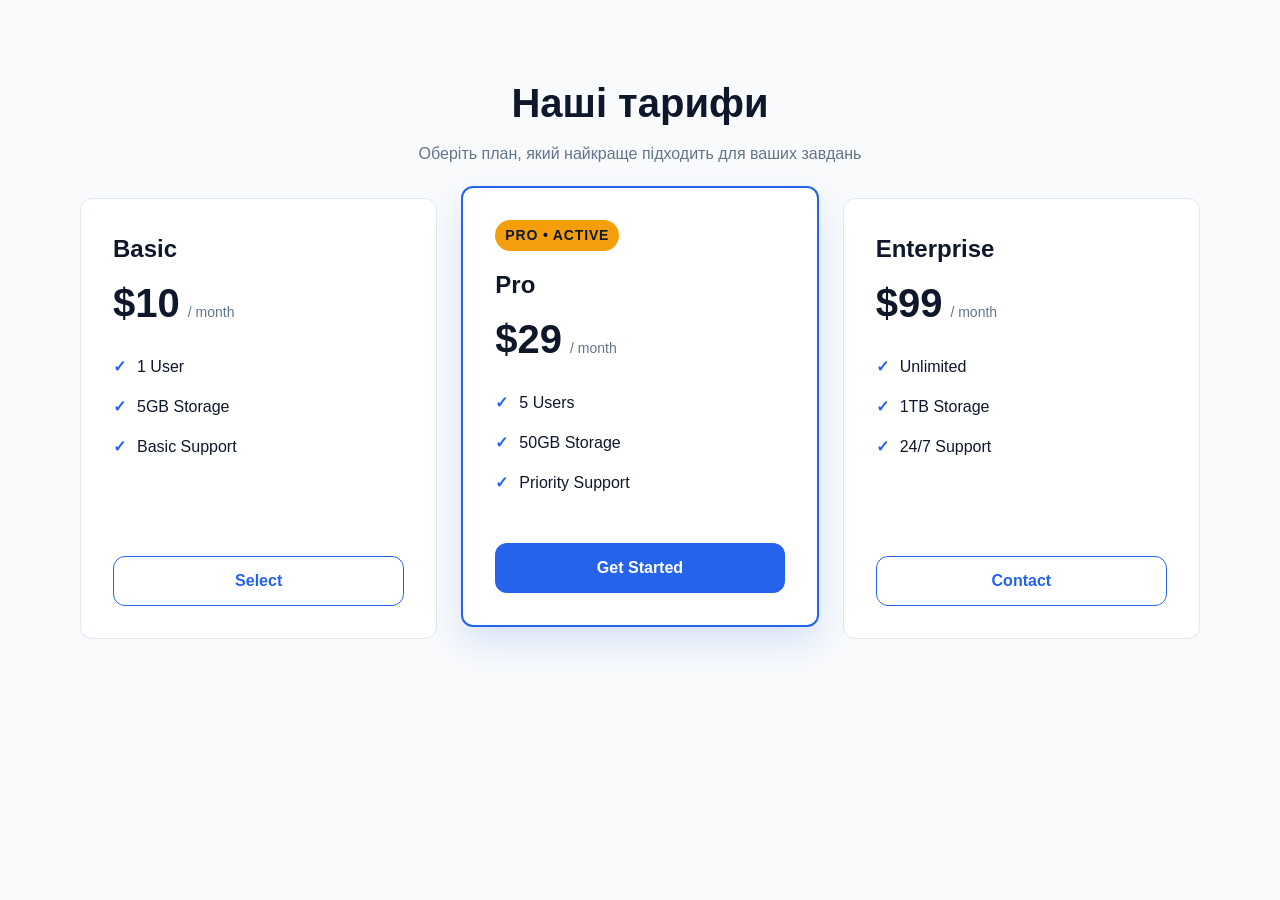
==== lab.2/index.html @ e9d931d0 "Add Lab 2 pricing section" ====
<!doctype html>
<html lang="uk">
  <head>
    <meta charset="UTF-8" />
    <meta name="viewport" content="width=device-width, initial-scale=1.0" />
    <meta name="description" content="Секція тарифних планів: Basic, Pro та Enterprise." />
    <title>Наші тарифи</title>
    <link rel="stylesheet" href="css/styles.css" />
  </head>
  <body>
    <main>
      <section class="pricing" id="pricing" aria-labelledby="pricing-title">
        <div class="container">
          <header class="pricing__header">
            <h1 id="pricing-title">Наші тарифи</h1>
            <p>Оберіть план, який найкраще підходить для ваших завдань</p>
          </header>

          <div class="pricing__grid">
            <article class="pricing-card">
              <h2>Basic</h2>
              <p class="pricing-card__price"><span>$10</span> / month</p>
              <ul class="pricing-card__features">
                <li>1 User</li>
                <li>5GB Storage</li>
                <li>Basic Support</li>
              </ul>
              <a class="btn btn--secondary" href="#pricing">Select</a>
            </article>

            <article class="pricing-card pricing-card--featured" aria-label="Pro, активний тариф">
              <p class="pricing-card__badge">PRO &bull; ACTIVE</p>
              <h2>Pro</h2>
              <p class="pricing-card__price"><span>$29</span> / month</p>
              <ul class="pricing-card__features">
                <li>5 Users</li>
                <li>50GB Storage</li>
                <li>Priority Support</li>
              </ul>
              <a class="btn btn--primary" href="#pricing">Get Started</a>
            </article>

            <article class="pricing-card">
              <h2>Enterprise</h2>
              <p class="pricing-card__price"><span>$99</span> / month</p>
              <ul class="pricing-card__features">
                <li>Unlimited</li>
                <li>1TB Storage</li>
                <li>24/7 Support</li>
              </ul>
              <a class="btn btn--secondary" href="#pricing">Contact</a>
            </article>
          </div>
        </div>
      </section>
    </main>
  </body>
</html>
---- lab.2/css/styles.css ----
:root {
  --color-primary: #2563eb;
  --color-primary-hover: #1d4ed8;
  --color-surface: #ffffff;
  --color-background: #f8fafc;
  --color-text-main: #0f172a;
  --color-text-muted: #64748b;
  --color-border: #e2e8f0;
  --color-accent: #f59e0b;

  --font-family-base: "Inter", Arial, sans-serif;
  --font-size-base: 16px;
  --font-size-h1: 2.5rem;
  --font-size-h2: 1.5rem;
  --font-size-small: 0.875rem;

  --spacing-sm: 8px;
  --spacing-md: 16px;
  --spacing-lg: 24px;
  --spacing-xl: 32px;
  --border-radius: 12px;
}

* {
  box-sizing: border-box;
}

body {
  margin: 0;
  background-color: var(--color-background);
  color: var(--color-text-main);
  font-family: var(--font-family-base);
  font-size: var(--font-size-base);
  line-height: 1.5;
}

.pricing {
  padding: 80px var(--spacing-lg);
}

.container {
  margin: 0 auto;
  max-width: 1120px;
}

.pricing__header {
  margin: 0 auto var(--spacing-xl);
  max-width: 620px;
  text-align: center;
}

.pricing__header h1,
.pricing-card h2,
.pricing-card__price {
  margin-top: 0;
}

.pricing__header h1 {
  font-size: var(--font-size-h1);
  line-height: 1.15;
  margin-bottom: var(--spacing-md);
}

.pricing__header p {
  color: var(--color-text-muted);
  margin-bottom: 0;
}

.pricing__grid {
  align-items: stretch;
  display: grid;
  gap: var(--spacing-lg);
  grid-template-columns: repeat(3, minmax(0, 1fr));
}

.pricing-card {
  background-color: var(--color-surface);
  border: 1px solid var(--color-border);
  border-radius: var(--border-radius);
  display: flex;
  flex-direction: column;
  min-height: 388px;
  padding: var(--spacing-xl);
}

.pricing-card h2 {
  font-size: var(--font-size-h2);
  margin-bottom: var(--spacing-md);
}

.pricing-card__price {
  align-items: baseline;
  color: var(--color-text-muted);
  display: flex;
  font-size: var(--font-size-small);
  gap: var(--spacing-sm);
  margin-bottom: var(--spacing-xl);
}

.pricing-card__price span {
  color: var(--color-text-main);
  font-size: 2.5rem;
  font-weight: 700;
  line-height: 1;
}

.pricing-card__features {
  list-style: none;
  margin: 0 0 var(--spacing-xl);
  padding: 0;
}

.pricing-card__features li {
  margin-bottom: var(--spacing-md);
  padding-left: var(--spacing-lg);
  position: relative;
}

.pricing-card__features li::before {
  color: var(--color-primary);
  content: "\2713";
  font-weight: 700;
  left: 0;
  position: absolute;
}

.btn {
  border: 1px solid transparent;
  border-radius: var(--border-radius);
  font-weight: 600;
  margin-top: auto;
  padding: 12px var(--spacing-lg);
  text-align: center;
  text-decoration: none;
  transition: background-color 160ms ease, border-color 160ms ease, color 160ms ease;
}

.btn--primary {
  background-color: var(--color-primary);
  color: var(--color-surface);
}

.btn--primary:hover,
.btn--primary:focus-visible {
  background-color: var(--color-primary-hover);
}

.btn--secondary {
  border-color: var(--color-primary);
  color: var(--color-primary);
}

.btn--secondary:hover,
.btn--secondary:focus-visible {
  background-color: var(--color-primary);
  color: var(--color-surface);
}

.pricing-card--featured {
  border: 2px solid var(--color-primary);
  box-shadow: 0 16px 32px rgba(37, 99, 235, 0.15);
  position: relative;
  transform: translateY(-12px);
}

.pricing-card__badge {
  background-color: var(--color-accent);
  border-radius: 999px;
  color: var(--color-text-main);
  font-size: var(--font-size-small);
  font-weight: 700;
  letter-spacing: 0.06em;
  margin: 0 0 var(--spacing-md);
  padding: 5px 10px;
  width: fit-content;
}

.btn:focus-visible {
  outline: 3px solid var(--color-accent);
  outline-offset: 3px;
}

@media (max-width: 767px) {
  .pricing {
    padding: 56px var(--spacing-md);
  }

  .pricing__grid {
    grid-template-columns: 1fr;
  }

  .pricing-card--featured {
    transform: none;
  }
}

@media (max-width: 420px) {
  .pricing__header h1 {
    font-size: 2rem;
  }

  .pricing-card {
    padding: var(--spacing-lg);
  }
}
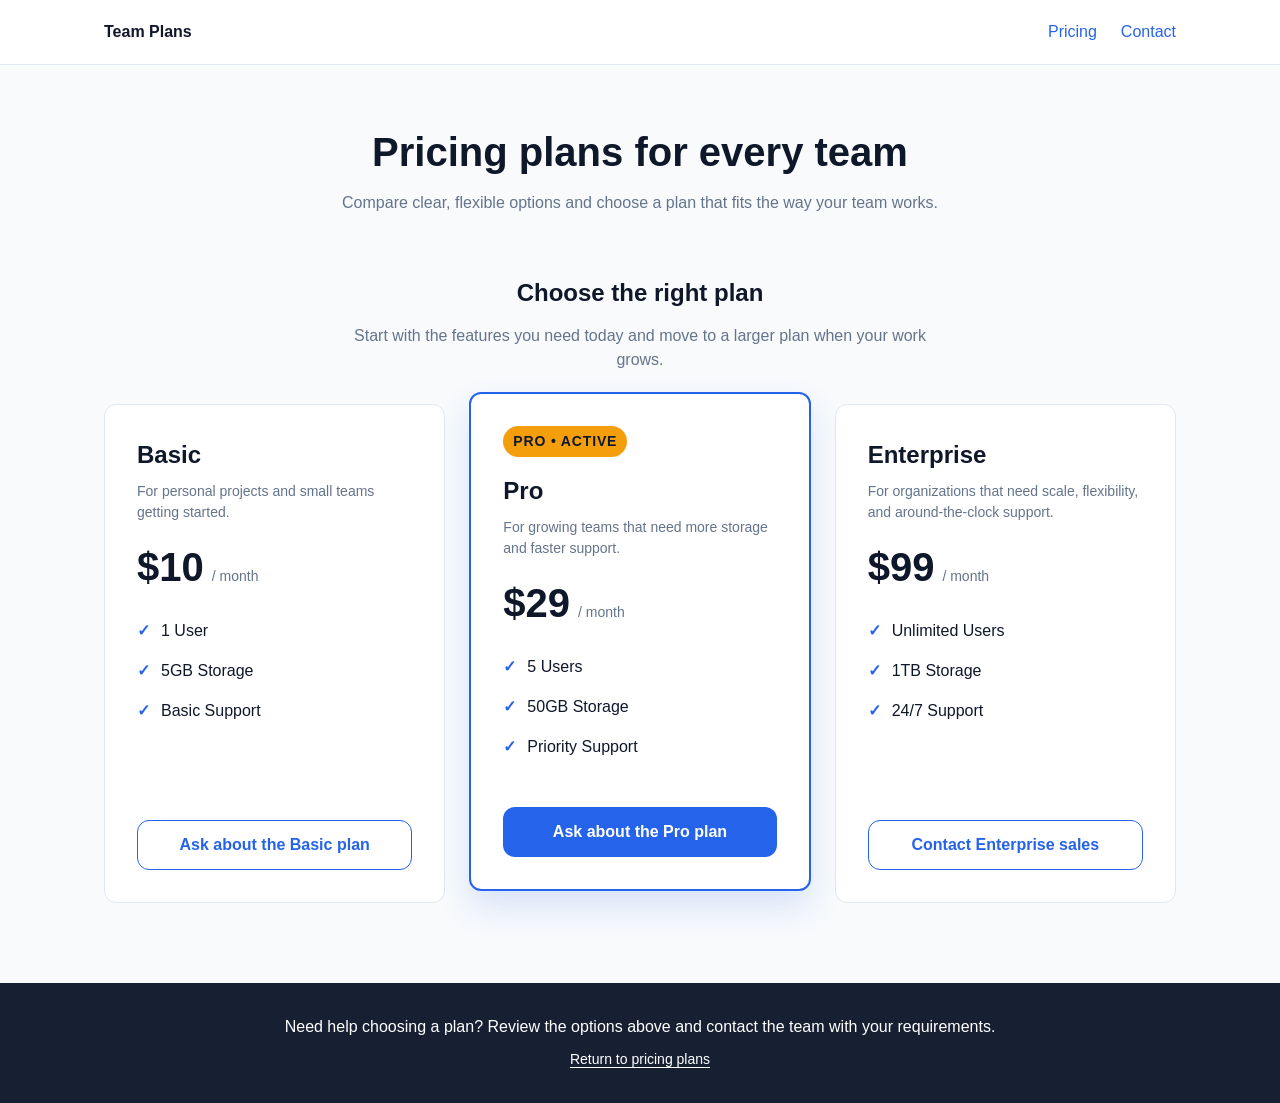
==== commit 225a19a0: "Refactor Lab 2 page for semantic HTML and SEO" ====
--- a/lab.2/index.html
+++ b/lab.2/index.html
@@ -1,58 +1,91 @@
 <!doctype html>
-<html lang="uk">
+<html lang="en">
   <head>
     <meta charset="UTF-8" />
     <meta name="viewport" content="width=device-width, initial-scale=1.0" />
-    <meta name="description" content="Секція тарифних планів: Basic, Pro та Enterprise." />
-    <title>Наші тарифи</title>
+    <meta
+      name="description"
+      content="Compare Basic, Pro, and Enterprise pricing plans to find the right option for your team."
+    />
+    <link rel="canonical" href="https://kornik214.github.io/Web_3_1-Matsevych/lab.2/" />
+    <title>Pricing Plans for Teams | Basic, Pro and Enterprise</title>
     <link rel="stylesheet" href="css/styles.css" />
   </head>
   <body>
-    <main>
+    <header class="site-header">
+      <div class="container site-header__content">
+        <a class="site-brand" href="#main-content">Team Plans</a>
+        <nav aria-label="Primary navigation">
+          <ul class="site-nav">
+            <li><a href="#pricing">Pricing</a></li>
+            <li><a href="#contact">Contact</a></li>
+          </ul>
+        </nav>
+      </div>
+    </header>
+
+    <main id="main-content">
+      <section class="pricing-hero" aria-labelledby="page-title">
+        <div class="container">
+          <h1 id="page-title">Pricing plans for every team</h1>
+          <p>Compare clear, flexible options and choose a plan that fits the way your team works.</p>
+        </div>
+      </section>
+
       <section class="pricing" id="pricing" aria-labelledby="pricing-title">
         <div class="container">
           <header class="pricing__header">
-            <h1 id="pricing-title">Наші тарифи</h1>
-            <p>Оберіть план, який найкраще підходить для ваших завдань</p>
+            <h2 id="pricing-title">Choose the right plan</h2>
+            <p>Start with the features you need today and move to a larger plan when your work grows.</p>
           </header>
 
           <div class="pricing__grid">
-            <article class="pricing-card">
-              <h2>Basic</h2>
+            <article class="pricing-card" id="basic-plan">
+              <h3>Basic</h3>
+              <p class="pricing-card__summary">For personal projects and small teams getting started.</p>
               <p class="pricing-card__price"><span>$10</span> / month</p>
               <ul class="pricing-card__features">
                 <li>1 User</li>
                 <li>5GB Storage</li>
                 <li>Basic Support</li>
               </ul>
-              <a class="btn btn--secondary" href="#pricing">Select</a>
+              <a class="btn btn--secondary" href="#contact">Ask about the Basic plan</a>
             </article>
 
-            <article class="pricing-card pricing-card--featured" aria-label="Pro, активний тариф">
+            <article class="pricing-card pricing-card--featured" id="pro-plan">
               <p class="pricing-card__badge">PRO &bull; ACTIVE</p>
-              <h2>Pro</h2>
+              <h3>Pro</h3>
+              <p class="pricing-card__summary">For growing teams that need more storage and faster support.</p>
               <p class="pricing-card__price"><span>$29</span> / month</p>
               <ul class="pricing-card__features">
                 <li>5 Users</li>
                 <li>50GB Storage</li>
                 <li>Priority Support</li>
               </ul>
-              <a class="btn btn--primary" href="#pricing">Get Started</a>
+              <a class="btn btn--primary" href="#contact">Ask about the Pro plan</a>
             </article>
 
-            <article class="pricing-card">
-              <h2>Enterprise</h2>
+            <article class="pricing-card" id="enterprise-plan">
+              <h3>Enterprise</h3>
+              <p class="pricing-card__summary">For organizations that need scale, flexibility, and around-the-clock support.</p>
               <p class="pricing-card__price"><span>$99</span> / month</p>
               <ul class="pricing-card__features">
-                <li>Unlimited</li>
+                <li>Unlimited Users</li>
                 <li>1TB Storage</li>
                 <li>24/7 Support</li>
               </ul>
-              <a class="btn btn--secondary" href="#pricing">Contact</a>
+              <a class="btn btn--secondary" href="#contact">Contact Enterprise sales</a>
             </article>
           </div>
         </div>
       </section>
     </main>
+
+    <footer class="site-footer" id="contact">
+      <div class="container">
+        <p>Need help choosing a plan? Review the options above and contact the team with your requirements.</p>
+        <a href="#pricing">Return to pricing plans</a>
+      </div>
+    </footer>
   </body>
 </html>
--- a/lab.2/css/styles.css
+++ b/lab.2/css/styles.css
@@ -7,6 +7,7 @@
   --color-text-muted: #64748b;
   --color-border: #e2e8f0;
   --color-accent: #f59e0b;
+  --color-footer: #172033;
 
   --font-family-base: "Inter", Arial, sans-serif;
   --font-size-base: 16px;
@@ -23,6 +24,10 @@
 
 * {
   box-sizing: border-box;
+}
+
+html {
+  scroll-behavior: smooth;
 }
 
 body {
@@ -34,13 +39,87 @@
   line-height: 1.5;
 }
 
-.pricing {
-  padding: 80px var(--spacing-lg);
-}
-
 .container {
   margin: 0 auto;
   max-width: 1120px;
+  padding: 0 var(--spacing-lg);
+}
+
+.site-header {
+  background-color: var(--color-surface);
+  border-bottom: 1px solid var(--color-border);
+}
+
+.site-header__content {
+  align-items: center;
+  display: flex;
+  justify-content: space-between;
+  min-height: 64px;
+}
+
+.site-brand {
+  color: var(--color-text-main);
+  font-weight: 700;
+  text-decoration: none;
+}
+
+.site-nav {
+  display: flex;
+  gap: var(--spacing-lg);
+  list-style: none;
+  margin: 0;
+  padding: 0;
+}
+
+.site-nav a,
+.site-footer a {
+  color: var(--color-primary);
+  text-decoration: none;
+}
+
+.site-nav a:hover,
+.site-nav a:focus-visible,
+.site-footer a:hover,
+.site-footer a:focus-visible {
+  color: var(--color-primary-hover);
+  text-decoration: underline;
+  text-underline-offset: 3px;
+}
+
+.pricing-hero {
+  padding: 64px 0 var(--spacing-xl);
+  text-align: center;
+}
+
+.pricing-hero > .container {
+  max-width: 760px;
+}
+
+.pricing-hero h1,
+.pricing__header h2,
+.pricing-card h3,
+.pricing-card__price {
+  margin-top: 0;
+}
+
+.pricing-hero h1 {
+  font-size: var(--font-size-h1);
+  line-height: 1.15;
+  margin-bottom: var(--spacing-md);
+}
+
+.pricing-hero p,
+.pricing__header p,
+.pricing-card__summary {
+  color: var(--color-text-muted);
+}
+
+.pricing-hero p {
+  margin: 0;
+}
+
+.pricing {
+  padding: var(--spacing-xl) 0 80px;
 }
 
 .pricing__header {
@@ -49,20 +128,13 @@
   text-align: center;
 }
 
-.pricing__header h1,
-.pricing-card h2,
-.pricing-card__price {
-  margin-top: 0;
-}
-
-.pricing__header h1 {
-  font-size: var(--font-size-h1);
-  line-height: 1.15;
+.pricing__header h2 {
+  font-size: var(--font-size-h2);
+  line-height: 1.2;
   margin-bottom: var(--spacing-md);
 }
 
 .pricing__header p {
-  color: var(--color-text-muted);
   margin-bottom: 0;
 }
 
@@ -79,13 +151,19 @@
   border-radius: var(--border-radius);
   display: flex;
   flex-direction: column;
-  min-height: 388px;
+  min-height: 442px;
   padding: var(--spacing-xl);
 }
 
-.pricing-card h2 {
+.pricing-card h3 {
   font-size: var(--font-size-h2);
-  margin-bottom: var(--spacing-md);
+  margin-bottom: var(--spacing-sm);
+}
+
+.pricing-card__summary {
+  font-size: var(--font-size-small);
+  margin: 0 0 var(--spacing-lg);
+  min-height: 42px;
 }
 
 .pricing-card__price {
@@ -159,7 +237,6 @@
 .pricing-card--featured {
   border: 2px solid var(--color-primary);
   box-shadow: 0 16px 32px rgba(37, 99, 235, 0.15);
-  position: relative;
   transform: translateY(-12px);
 }
 
@@ -175,14 +252,32 @@
   width: fit-content;
 }
 
-.btn:focus-visible {
+.site-footer {
+  background-color: var(--color-footer);
+  color: var(--color-surface);
+  padding: var(--spacing-xl) 0;
+  text-align: center;
+}
+
+.site-footer p {
+  margin: 0 0 var(--spacing-sm);
+}
+
+.site-footer a {
+  color: var(--color-surface);
+  font-size: var(--font-size-small);
+  text-decoration: underline;
+  text-underline-offset: 3px;
+}
+
+:focus-visible {
   outline: 3px solid var(--color-accent);
   outline-offset: 3px;
 }
 
 @media (max-width: 767px) {
-  .pricing {
-    padding: 56px var(--spacing-md);
+  .pricing-hero {
+    padding-top: 48px;
   }
 
   .pricing__grid {
@@ -195,7 +290,11 @@
 }
 
 @media (max-width: 420px) {
-  .pricing__header h1 {
+  .container {
+    padding: 0 var(--spacing-md);
+  }
+
+  .pricing-hero h1 {
     font-size: 2rem;
   }
 
